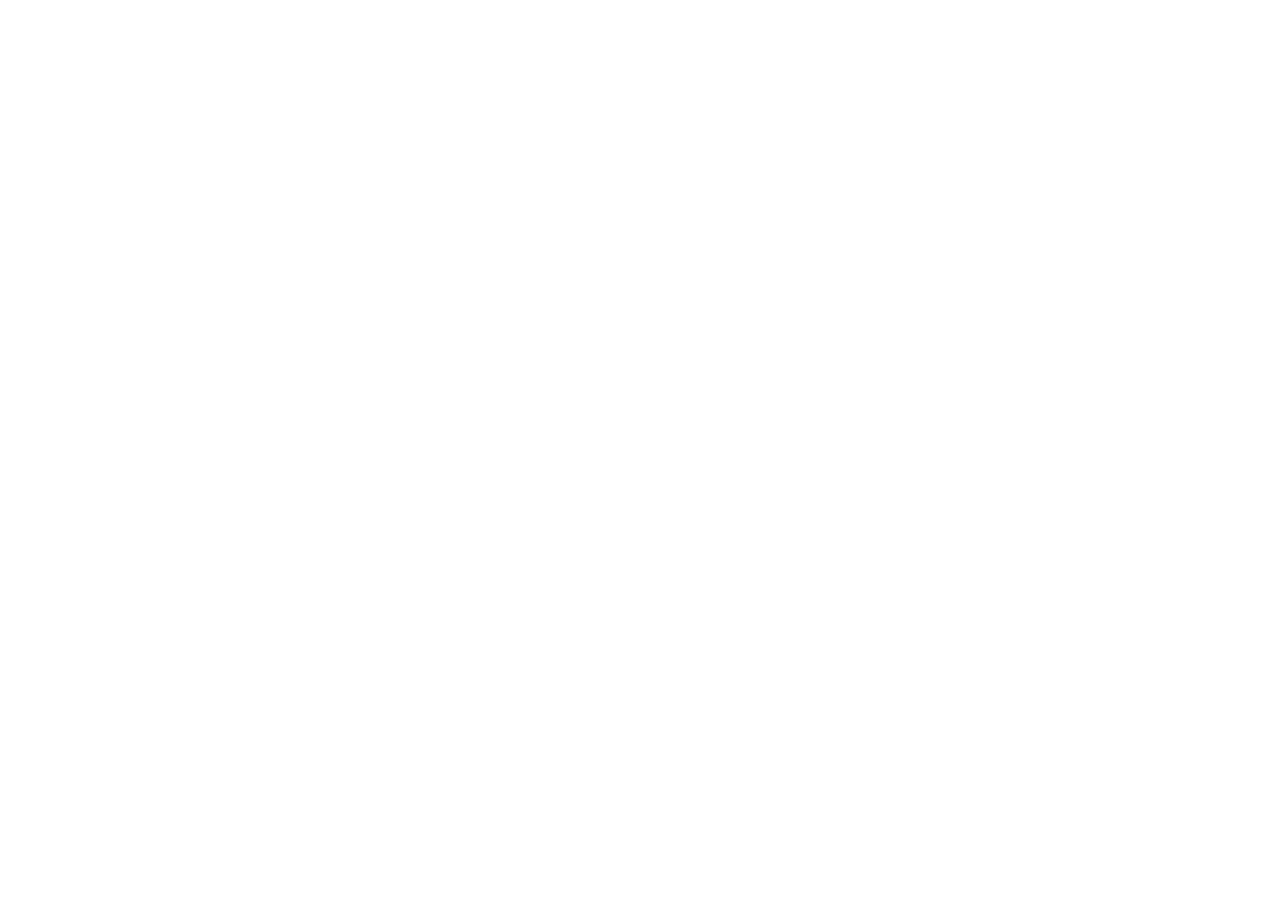
==== index.html @ dd8fda33 "maken van subpagina's + begin van het aanmaken navigation" ====
<!DOCTYPE html>
<html lang="en">
	<head>
		<meta charset="UTF-8" />
		<meta name="viewport" content="width=device-width, initial-scale=1.0" />
		<title>Thomas A. Anderson</title>
		<link rel="stylesheet" href="style.css" />
	</head>
	<body>
		<div class="wrapper">
			<div class="navigation">
				<div class="logo"></div>
			</div>
		</div>
	</body>
</html>
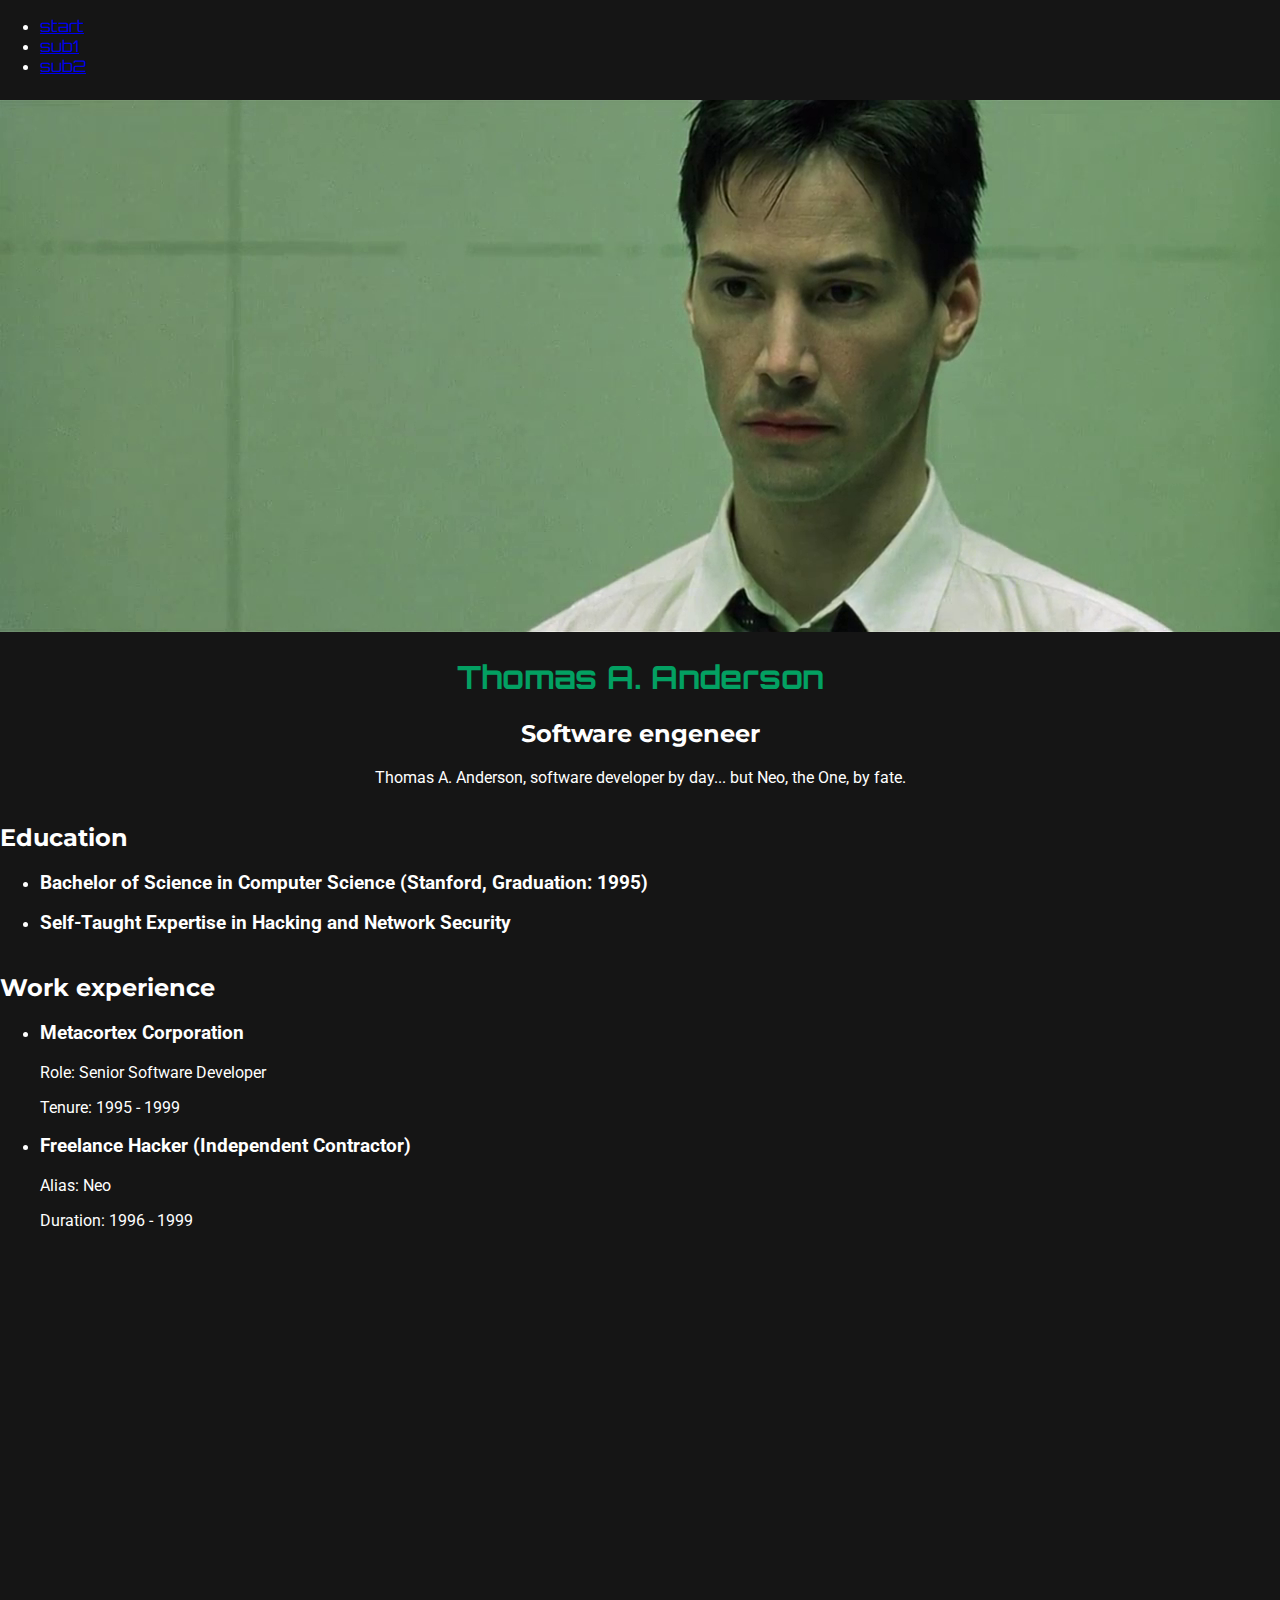
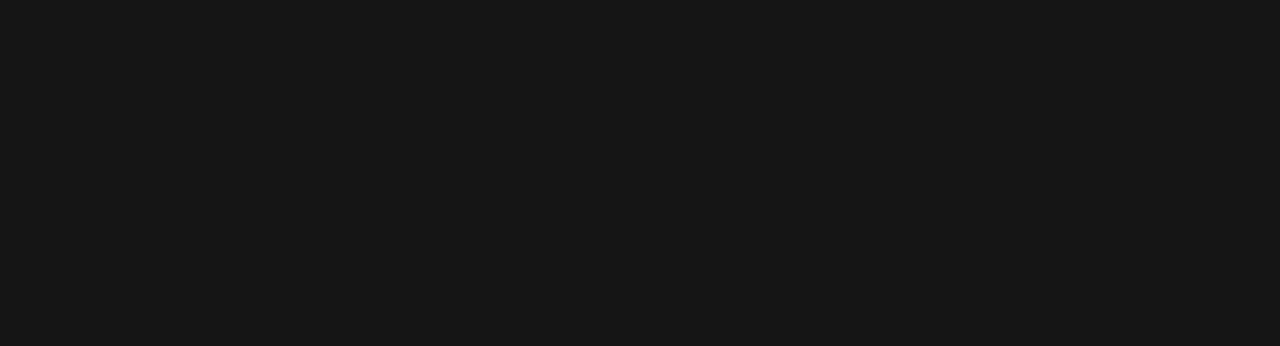
==== commit 700fd592: "text van pagina 1 invoegen + begin van css opmaak" ====
--- a/index.html
+++ b/index.html
@@ -8,8 +8,53 @@
 	</head>
 	<body>
 		<div class="wrapper">
-			<div class="navigation">
+			<nav>
 				<div class="logo"></div>
+
+				<ul>
+					<li><a href="index.html">start</a></li>
+					<li><a href="inMatrix.html">sub1</a></li>
+					<li><a href="outMatrix.html">sub2</a></li>
+				</ul>
+			</nav>
+			<div class="hero"><img src="images/matrix-t-anderson.png" alt="" /></div>
+			<div class="intro">
+				<h1>Thomas A. Anderson</h1>
+				<h2>Software engeneer</h2>
+				<p>
+					Thomas A. Anderson, software developer by day... but Neo, the One, by
+					fate.
+				</p>
+			</div>
+
+			<div class="studies">
+				<h2>Education</h2>
+				<ul>
+					<li>
+						<h3>
+							Bachelor of Science in Computer Science (Stanford, Graduation:
+							1995)
+						</h3>
+					</li>
+					<p></p>
+					<li>
+						<h3>Self-Taught Expertise in Hacking and Network Security</h3>
+					</li>
+					<p></p>
+				</ul>
+			</div>
+
+			<div class="work">
+				<h2>Work experience</h2>
+				<ul>
+					<li><h3>Metacortex Corporation</h3></li>
+					<p>Role: Senior Software Developer</p>
+					<p>Tenure: 1995 - 1999</p>
+
+					<li><h3>Freelance Hacker (Independent Contractor)</h3></li>
+					<p>Alias: Neo</p>
+					<p>Duration: 1996 - 1999</p>
+				</ul>
 			</div>
 		</div>
 	</body>
--- a/style.css
+++ b/style.css
@@ -0,0 +1,59 @@
+@import url("https://fonts.googleapis.com/css2?family=Montserrat&family=Orbitron:wght@600&family=Roboto&display=swap");
+
+body {
+	margin: 0;
+	color: #fff;
+	font-family: orbitron, sans-serif;
+	background-color: #151515;
+}
+
+h1 {
+	color: #03a062;
+}
+
+h2 {
+	font-family: Montserrat, sans-serif;
+}
+
+h3,
+p {
+	font-family: Roboto, sans-serif;
+}
+
+.wrapper {
+	display: grid;
+	grid-template-columns: repeat(12, 1fr);
+	grid-template-rows: repeat(12, minmax(100px, auto));
+	position: relative;
+}
+
+nav {
+	grid-column: 1/13;
+}
+
+.intro {
+	grid-column: 1/13;
+	align-self: center;
+
+	/* for the mobile first layout */
+	text-align: center;
+}
+
+.hero {
+	grid-column: 1/13;
+	align-self: center;
+}
+.intro img {
+	width: 100%;
+}
+
+.studies {
+	grid-column: 1/13;
+}
+
+.work {
+	grid-column: 1/13;
+}
+
+@media (min-width: 480px) {
+}
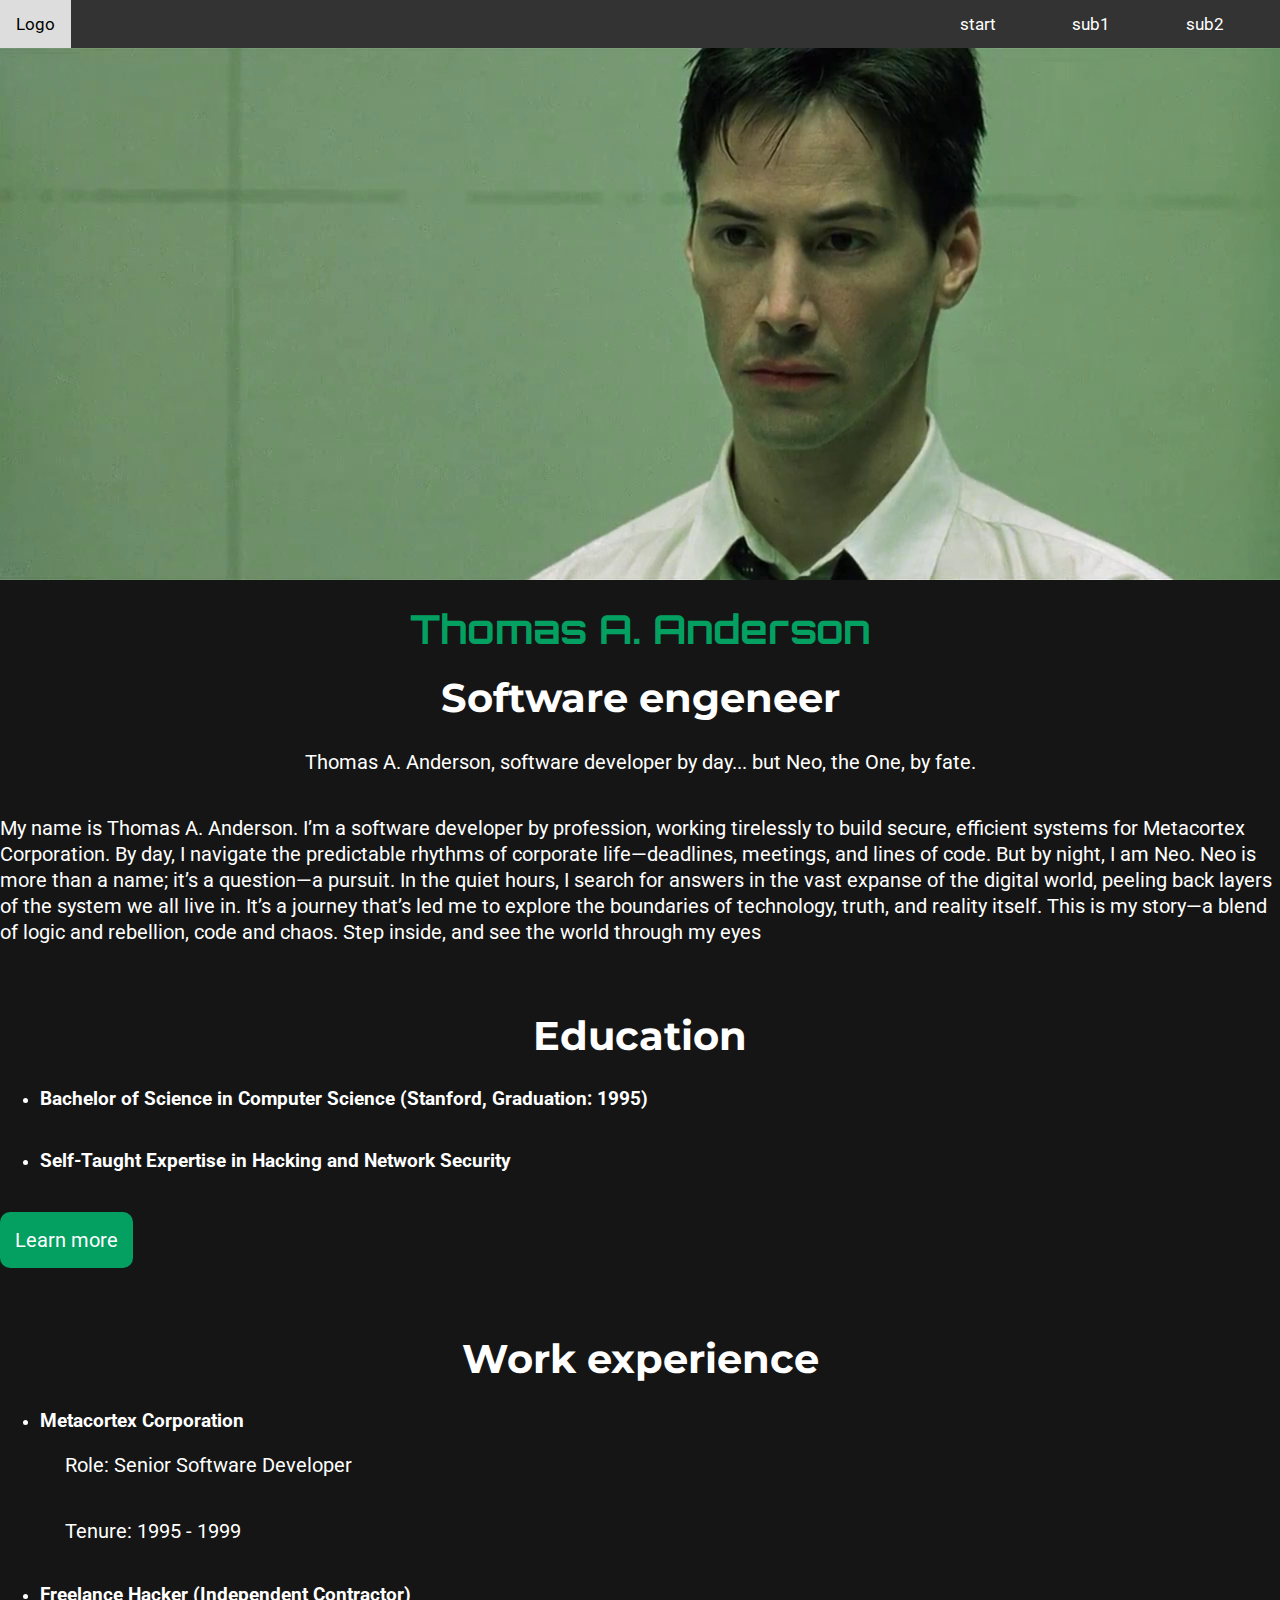
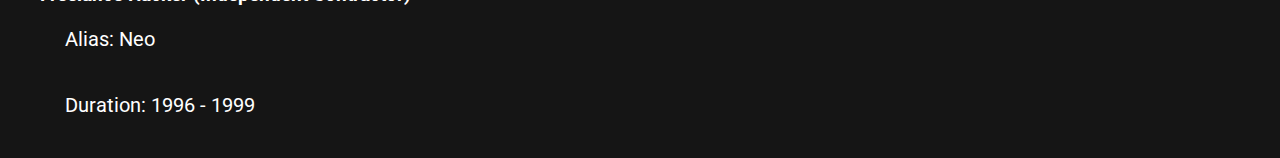
==== commit 79c1bf04: "toevoegen  van een hamburger menu + veranderen van grid naar flexbox" ====
--- a/index.html
+++ b/index.html
@@ -5,25 +5,61 @@
 		<meta name="viewport" content="width=device-width, initial-scale=1.0" />
 		<title>Thomas A. Anderson</title>
 		<link rel="stylesheet" href="style.css" />
+		<link
+			rel="stylesheet"
+			href="https://cdnjs.cloudflare.com/ajax/libs/font-awesome/4.7.0/css/font-awesome.min.css"
+		/>
 	</head>
 	<body>
+		<!-- Top Navigation Menu -->
+		<div class="topnav">
+			<a href="#home" class="active">Logo</a>
+			<div id="myLinks">
+				<a href="index.html">start</a>
+				<a href="inMatrix.html">sub1</a>
+				<a href="outMatrix.html">sub2</a>
+			</div>
+			<a href="javascript:void(0);" class="icon" onclick="myFunction()">
+				<i class="fa fa-bars"></i>
+			</a>
+		</div>
+
+		<script>
+			function myFunction() {
+				var x = document.getElementById("myLinks");
+				if (x.style.display === "block") {
+					x.style.display = "none";
+				} else {
+					x.style.display = "block";
+				}
+			}
+		</script>
+
 		<div class="wrapper">
-			<nav>
-				<div class="logo"></div>
-
-				<ul>
-					<li><a href="index.html">start</a></li>
-					<li><a href="inMatrix.html">sub1</a></li>
-					<li><a href="outMatrix.html">sub2</a></li>
-				</ul>
-			</nav>
-			<div class="hero"><img src="images/matrix-t-anderson.png" alt="" /></div>
+			<div class="hero">
+				<img
+					src="images/matrix-t-anderson.png"
+					alt="headshot-of-thomas-A-Anderson"
+				/>
+			</div>
 			<div class="intro">
 				<h1>Thomas A. Anderson</h1>
 				<h2>Software engeneer</h2>
 				<p>
 					Thomas A. Anderson, software developer by day... but Neo, the One, by
 					fate.
+				</p>
+				<p class="self-introduction">
+					My name is Thomas A. Anderson. I’m a software developer by profession,
+					working tirelessly to build secure, efficient systems for Metacortex
+					Corporation. By day, I navigate the predictable rhythms of corporate
+					life—deadlines, meetings, and lines of code. But by night, I am Neo.
+					Neo is more than a name; it’s a question—a pursuit. In the quiet
+					hours, I search for answers in the vast expanse of the digital world,
+					peeling back layers of the system we all live in. It’s a journey
+					that’s led me to explore the boundaries of technology, truth, and
+					reality itself. This is my story—a blend of logic and rebellion, code
+					and chaos. Step inside, and see the world through my eyes
 				</p>
 			</div>
 
@@ -42,6 +78,7 @@
 					</li>
 					<p></p>
 				</ul>
+				<a href="#" class="more">Learn more</a>
 			</div>
 
 			<div class="work">
--- a/style.css
+++ b/style.css
@@ -1,4 +1,42 @@
 @import url("https://fonts.googleapis.com/css2?family=Montserrat&family=Orbitron:wght@600&family=Roboto&display=swap");
+
+/* toevoegen van een hamburger menu */
+.topnav {
+	overflow: hidden;
+	background-color: #333;
+	position: sticky;
+}
+
+.topnav #myLinks {
+	display: none;
+}
+
+.topnav a {
+	color: white;
+	padding: 14px 16px;
+	text-decoration: none;
+	font-size: 17px;
+	display: block;
+}
+
+.topnav a.icon {
+	background: black;
+	display: block;
+	position: absolute;
+	right: 0;
+	top: 0;
+}
+
+.topnav a:hover {
+	background-color: #ddd;
+	color: black;
+}
+
+.active {
+	background-color: #03a062;
+	color: white;
+}
+/* toevoegen van een hamburger menu (	 END 	)*/
 
 body {
 	margin: 0;
@@ -13,47 +51,94 @@
 
 h2 {
 	font-family: Montserrat, sans-serif;
+
+	/* for the mobile version */
+	text-align: center;
+}
+
+h1,
+h2 {
+	font-size: 40px;
+	line-height: 36px;
 }
 
 h3,
-p {
+p,
+a {
 	font-family: Roboto, sans-serif;
 }
 
 .wrapper {
-	display: grid;
+	display: flex;
+	flex-direction: column;
 	grid-template-columns: repeat(12, 1fr);
 	grid-template-rows: repeat(12, minmax(100px, auto));
 	position: relative;
 }
 
-nav {
-	grid-column: 1/13;
-}
-
 .intro {
-	grid-column: 1/13;
 	align-self: center;
 
 	/* for the mobile first layout */
 	text-align: center;
 }
 
+.self-introduction {
+	text-align: left;
+}
+
 .hero {
-	grid-column: 1/13;
 	align-self: center;
 }
-.intro img {
+
+img {
 	width: 100%;
+	height: auto;
 }
 
-.studies {
-	grid-column: 1/13;
+.work p {
+	margin-left: 25px;
 }
 
-.work {
-	grid-column: 1/13;
+p,
+.wrapper a {
+	font-size: 20px;
+	line-height: 26px;
+	margin-bottom: 40px;
+}
+
+.wrapper a {
+	color: white;
+	background-color: #03a062;
+	padding: 15px;
+	/* border: 1px solid #1e403b; */
+	border-radius: 10px;
+	text-decoration: none;
+	display: block;
+	text-align: center;
+}
+.wrapper a:hover {
+	background-color: #138658;
+	padding: 18px;
 }
 
 @media (min-width: 480px) {
+	.topnav a {
+		display: inline-block;
+		margin-right: 40px;
+	}
+
+	.topnav #myLinks {
+		display: inline-block !important;
+		float: right;
+	}
+
+	.topnav a.icon {
+		display: none;
+	}
+
+	.wrapper a {
+		display: inline-block;
+		margin: calc(50%-36px), 0;
+	}
 }
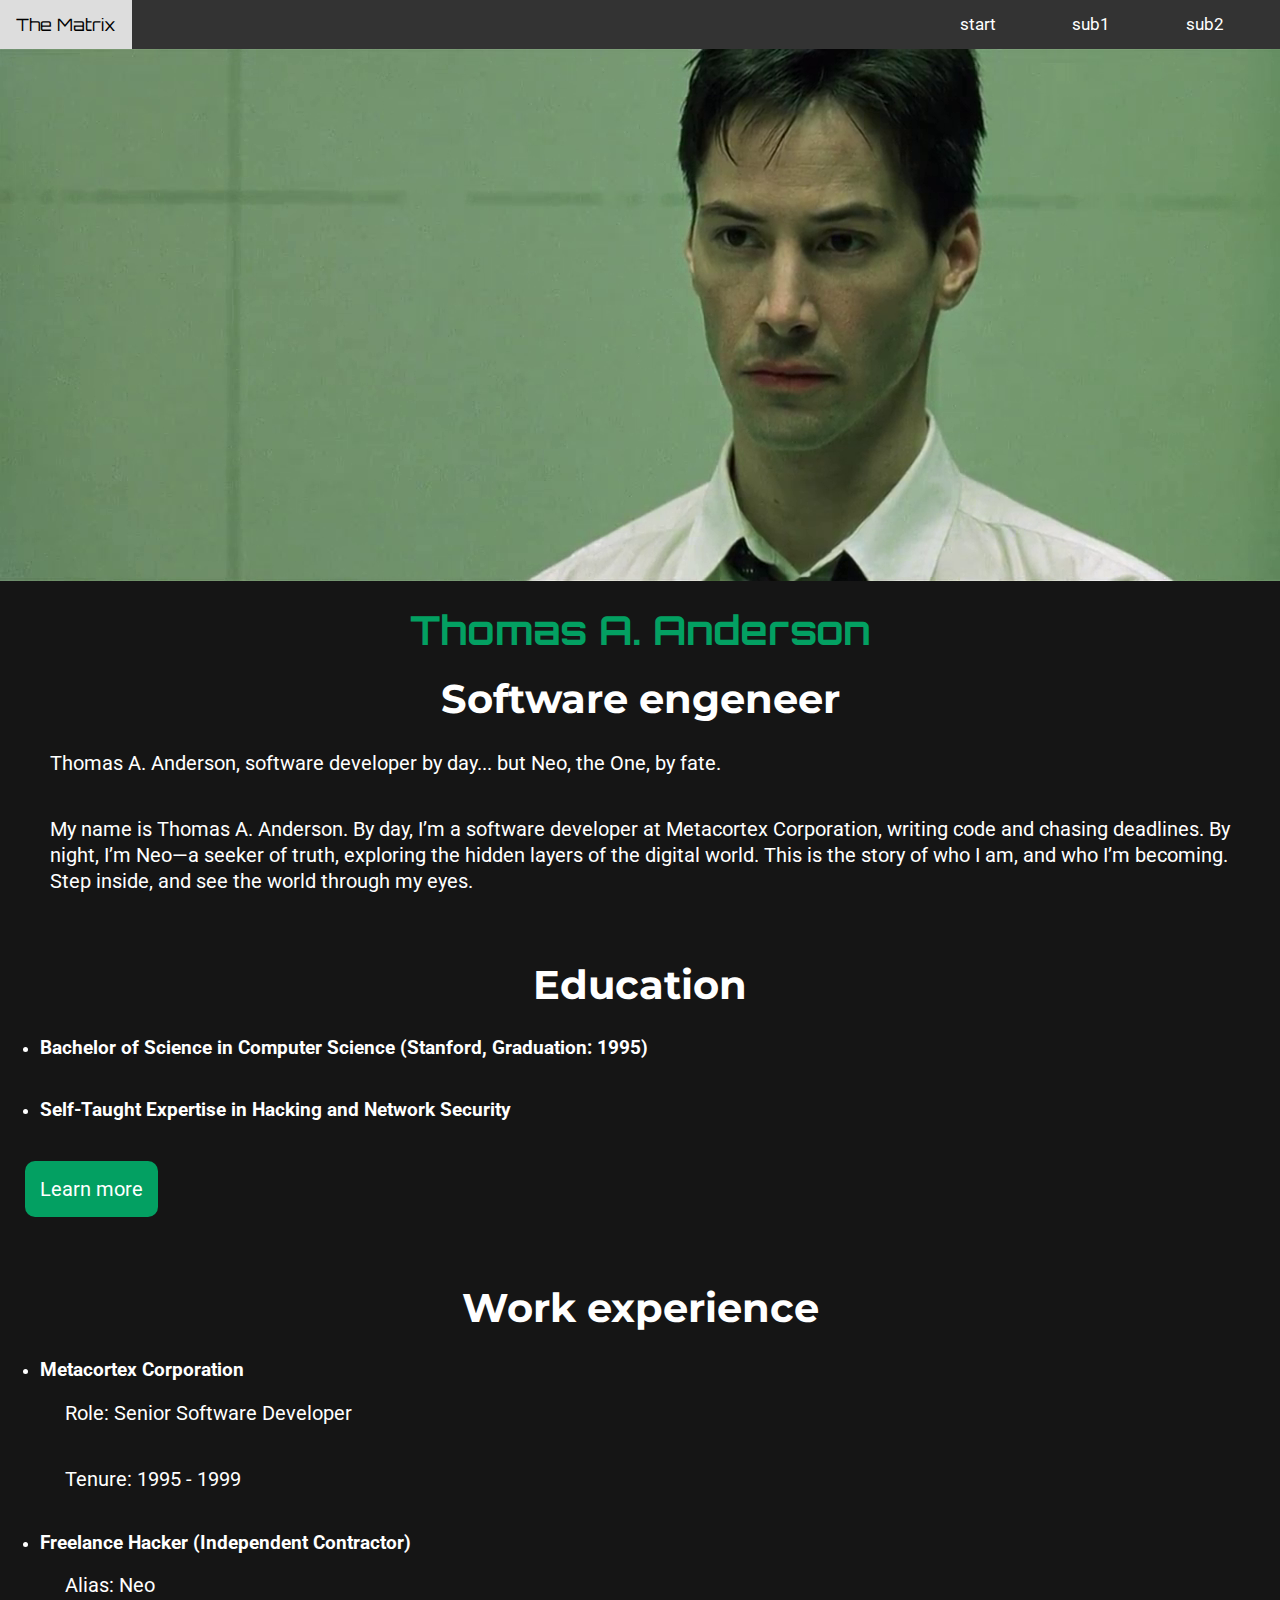
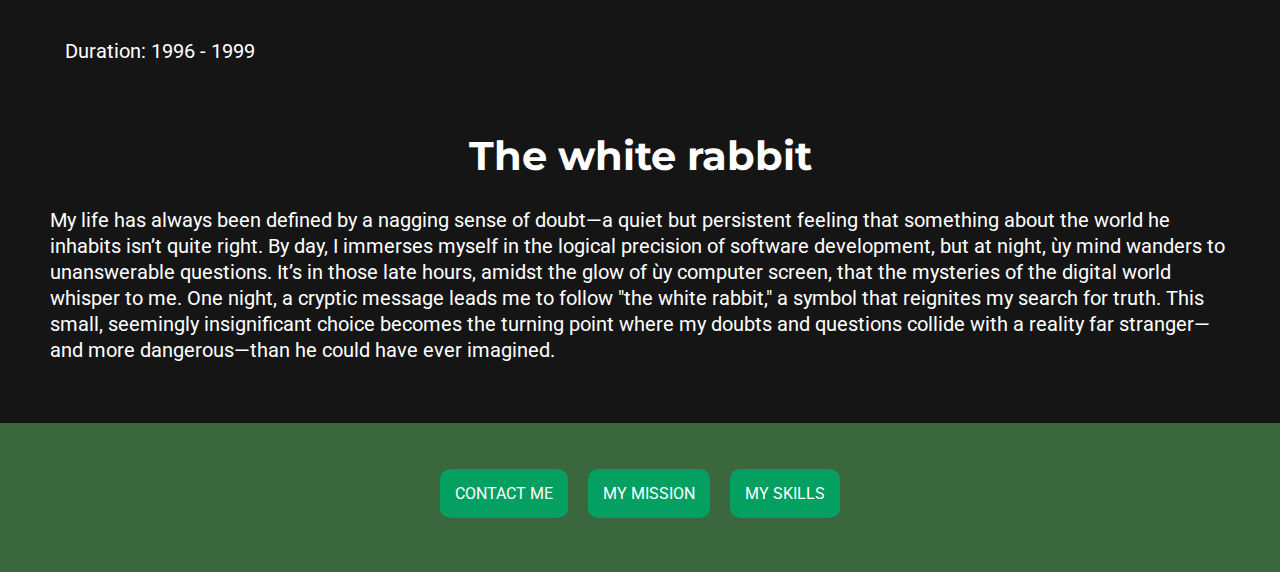
==== commit 089f3185: "added images + refined hover animations + added external link to the matrix IMDB page + added genera" ====
--- a/index.html
+++ b/index.html
@@ -13,7 +13,12 @@
 	<body>
 		<!-- Top Navigation Menu -->
 		<div class="topnav">
-			<a href="#home" class="active">Logo</a>
+			<a
+				href="https://www.imdb.com/title/tt0133093/"
+				class="active"
+				target="_blank"
+				>The Matrix</a
+			>
 			<div id="myLinks">
 				<a href="index.html">start</a>
 				<a href="inMatrix.html">sub1</a>
@@ -50,16 +55,11 @@
 					fate.
 				</p>
 				<p class="self-introduction">
-					My name is Thomas A. Anderson. I’m a software developer by profession,
-					working tirelessly to build secure, efficient systems for Metacortex
-					Corporation. By day, I navigate the predictable rhythms of corporate
-					life—deadlines, meetings, and lines of code. But by night, I am Neo.
-					Neo is more than a name; it’s a question—a pursuit. In the quiet
-					hours, I search for answers in the vast expanse of the digital world,
-					peeling back layers of the system we all live in. It’s a journey
-					that’s led me to explore the boundaries of technology, truth, and
-					reality itself. This is my story—a blend of logic and rebellion, code
-					and chaos. Step inside, and see the world through my eyes
+					My name is Thomas A. Anderson. By day, I’m a software developer at
+					Metacortex Corporation, writing code and chasing deadlines. By night,
+					I’m Neo—a seeker of truth, exploring the hidden layers of the digital
+					world. This is the story of who I am, and who I’m becoming. Step
+					inside, and see the world through my eyes.
 				</p>
 			</div>
 
@@ -93,6 +93,32 @@
 					<p>Duration: 1996 - 1999</p>
 				</ul>
 			</div>
+			<div class="text">
+				<h2>The white rabbit</h2>
+				<p>
+					My life has always been defined by a nagging sense of doubt—a quiet
+					but persistent feeling that something about the world he inhabits
+					isn’t quite right. By day, I immerses myself in the logical precision
+					of software development, but at night, ùy mind wanders to unanswerable
+					questions. It’s in those late hours, amidst the glow of ùy computer
+					screen, that the mysteries of the digital world whisper to me. One
+					night, a cryptic message leads me to follow "the white rabbit," a
+					symbol that reignites my search for truth. This small, seemingly
+					insignificant choice becomes the turning point where my doubts and
+					questions collide with a reality far stranger—and more dangerous—than
+					he could have ever imagined.
+				</p>
+			</div>
 		</div>
+		<footer>
+			<!-- <h2>Contact</h2> -->
+			<div class="center">
+				<div class="flex">
+					<a class="contact" href="#">CONTACT ME</a>
+					<a class="mission" href="#">MY MISSION</a>
+					<a class="skills" href="#">MY SKILLS</a>
+				</div>
+			</div>
+		</footer>
 	</body>
 </html>
--- a/style.css
+++ b/style.css
@@ -35,6 +35,7 @@
 .active {
 	background-color: #03a062;
 	color: white;
+	font-family: orbitron, sans-serif;
 }
 /* toevoegen van een hamburger menu (	 END 	)*/
 
@@ -83,7 +84,9 @@
 	text-align: center;
 }
 
-.self-introduction {
+p {
+	font-size: 14px;
+	margin: 0 50px;
 	text-align: left;
 }
 
@@ -117,9 +120,46 @@
 	display: block;
 	text-align: center;
 }
+
 .wrapper a:hover {
 	background-color: #138658;
 	padding: 18px;
+}
+footer {
+	padding-top: 46px;
+	margin-top: 20px;
+	background-color: #3b673f;
+	padding-bottom: 34px;
+}
+
+footer a {
+	color: white;
+	background-color: #03a062;
+	padding: 15px;
+	/* border: 1px solid #1e403b; */
+	border-radius: 10px;
+	text-decoration: none;
+	display: block;
+	text-align: center;
+	margin-bottom: 20px;
+	transform: translateY(0);
+}
+
+footer a:hover {
+	background-color: #138658;
+	transform: translateY(-5px);
+	transition: 0.5s;
+	animation-timing-function: ease-out;
+}
+
+.center {
+	display: flex;
+	justify-content: space-around;
+}
+
+.flex {
+	display: flex;
+	gap: 20px;
 }
 
 @media (min-width: 480px) {
@@ -139,6 +179,13 @@
 
 	.wrapper a {
 		display: inline-block;
-		margin: calc(50%-36px), 0;
+	}
+	.more {
+		margin-left: 25px;
+	}
+
+	footer a {
+		display: inline-block;
+		margin-left: calc(33.33333% -130px);
 	}
 }
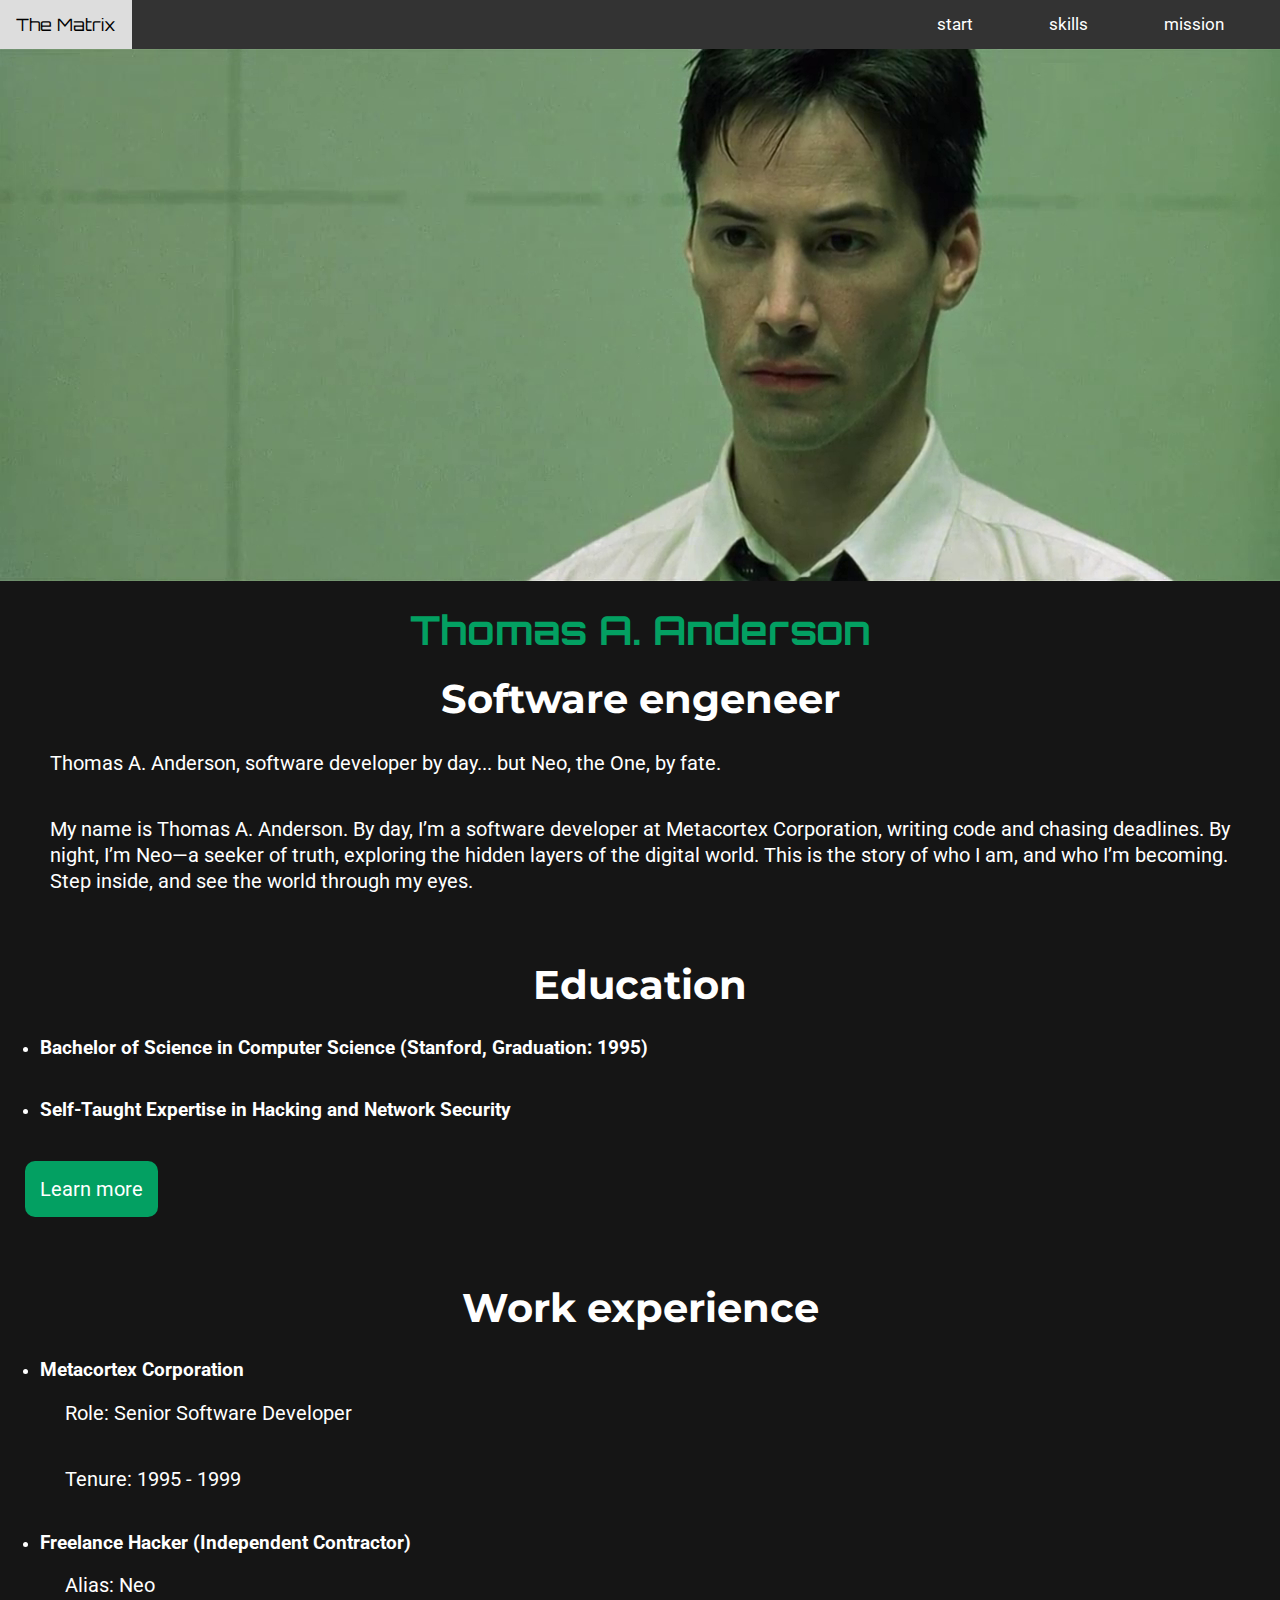
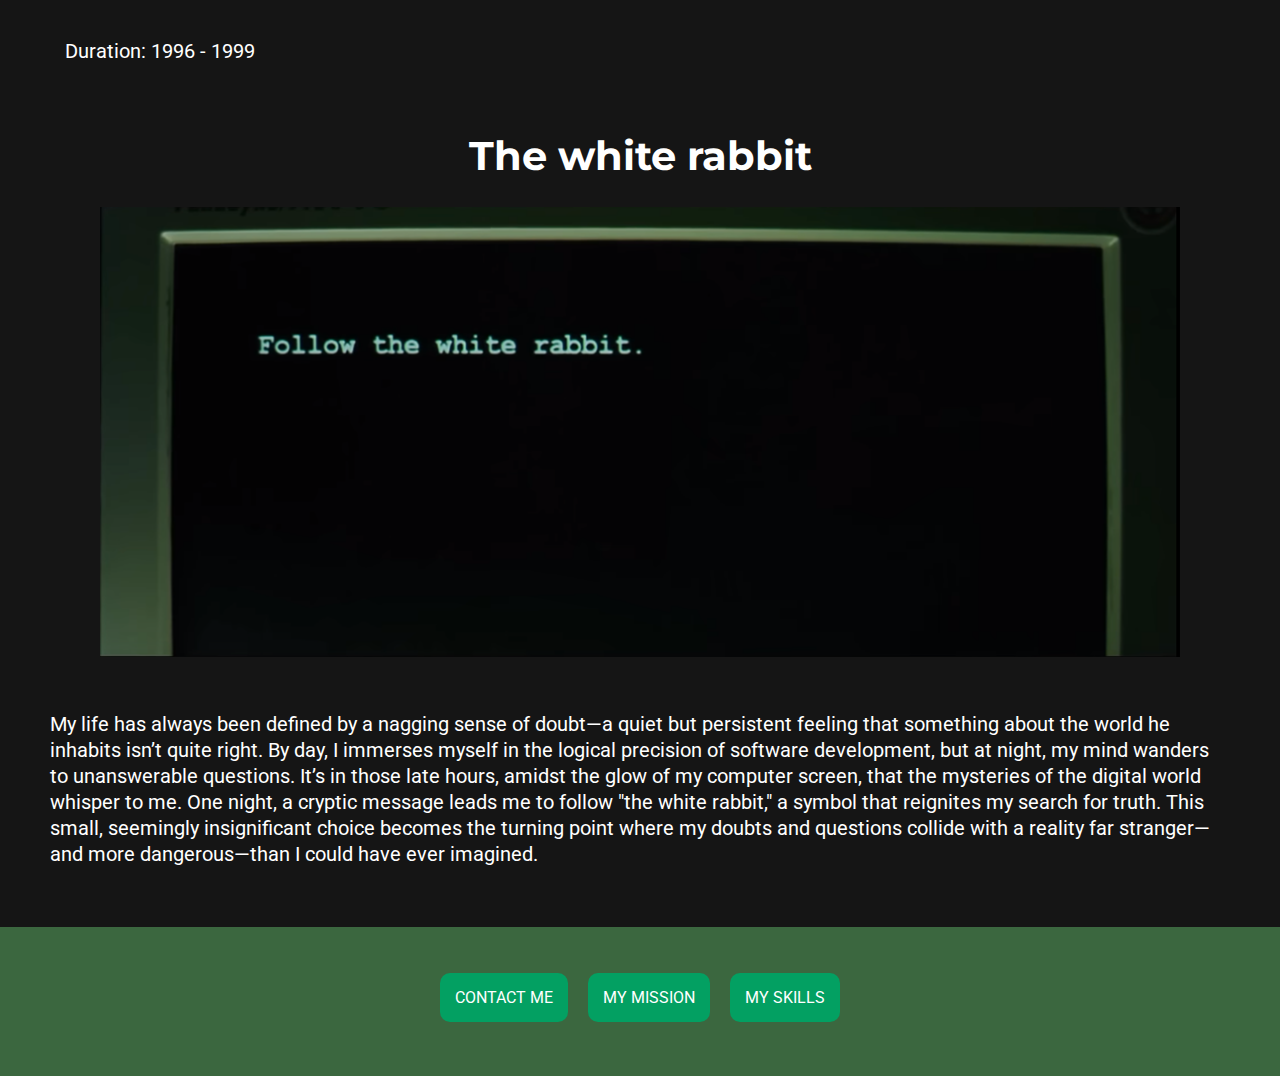
==== commit 68fb618e: "dupliceren van homepage + toevoegen van beelden" ====
--- a/index.html
+++ b/index.html
@@ -21,8 +21,8 @@
 			>
 			<div id="myLinks">
 				<a href="index.html">start</a>
-				<a href="inMatrix.html">sub1</a>
-				<a href="outMatrix.html">sub2</a>
+				<a href="inMatrix.html">skills</a>
+				<a href="outMatrix.html">mission</a>
 			</div>
 			<a href="javascript:void(0);" class="icon" onclick="myFunction()">
 				<i class="fa fa-bars"></i>
@@ -95,18 +95,21 @@
 			</div>
 			<div class="text">
 				<h2>The white rabbit</h2>
+				<div class="white-rabbit">
+					<img src="images/white-rabbit-cropped.png" alt="" />
+				</div>
 				<p>
 					My life has always been defined by a nagging sense of doubt—a quiet
 					but persistent feeling that something about the world he inhabits
 					isn’t quite right. By day, I immerses myself in the logical precision
-					of software development, but at night, ùy mind wanders to unanswerable
-					questions. It’s in those late hours, amidst the glow of ùy computer
+					of software development, but at night, my mind wanders to unanswerable
+					questions. It’s in those late hours, amidst the glow of my computer
 					screen, that the mysteries of the digital world whisper to me. One
 					night, a cryptic message leads me to follow "the white rabbit," a
 					symbol that reignites my search for truth. This small, seemingly
 					insignificant choice becomes the turning point where my doubts and
 					questions collide with a reality far stranger—and more dangerous—than
-					he could have ever imagined.
+					I could have ever imagined.
 				</p>
 			</div>
 		</div>
--- a/style.css
+++ b/style.css
@@ -110,6 +110,14 @@
 	margin-bottom: 40px;
 }
 
+.text p {
+	margin-top: 50px;
+}
+
+.white-rabbit {
+	padding: 0;
+}
+
 .wrapper a {
 	color: white;
 	background-color: #03a062;
@@ -184,6 +192,10 @@
 		margin-left: 25px;
 	}
 
+	.white-rabbit {
+		padding: 0 100px;
+	}
+
 	footer a {
 		display: inline-block;
 		margin-left: calc(33.33333% -130px);
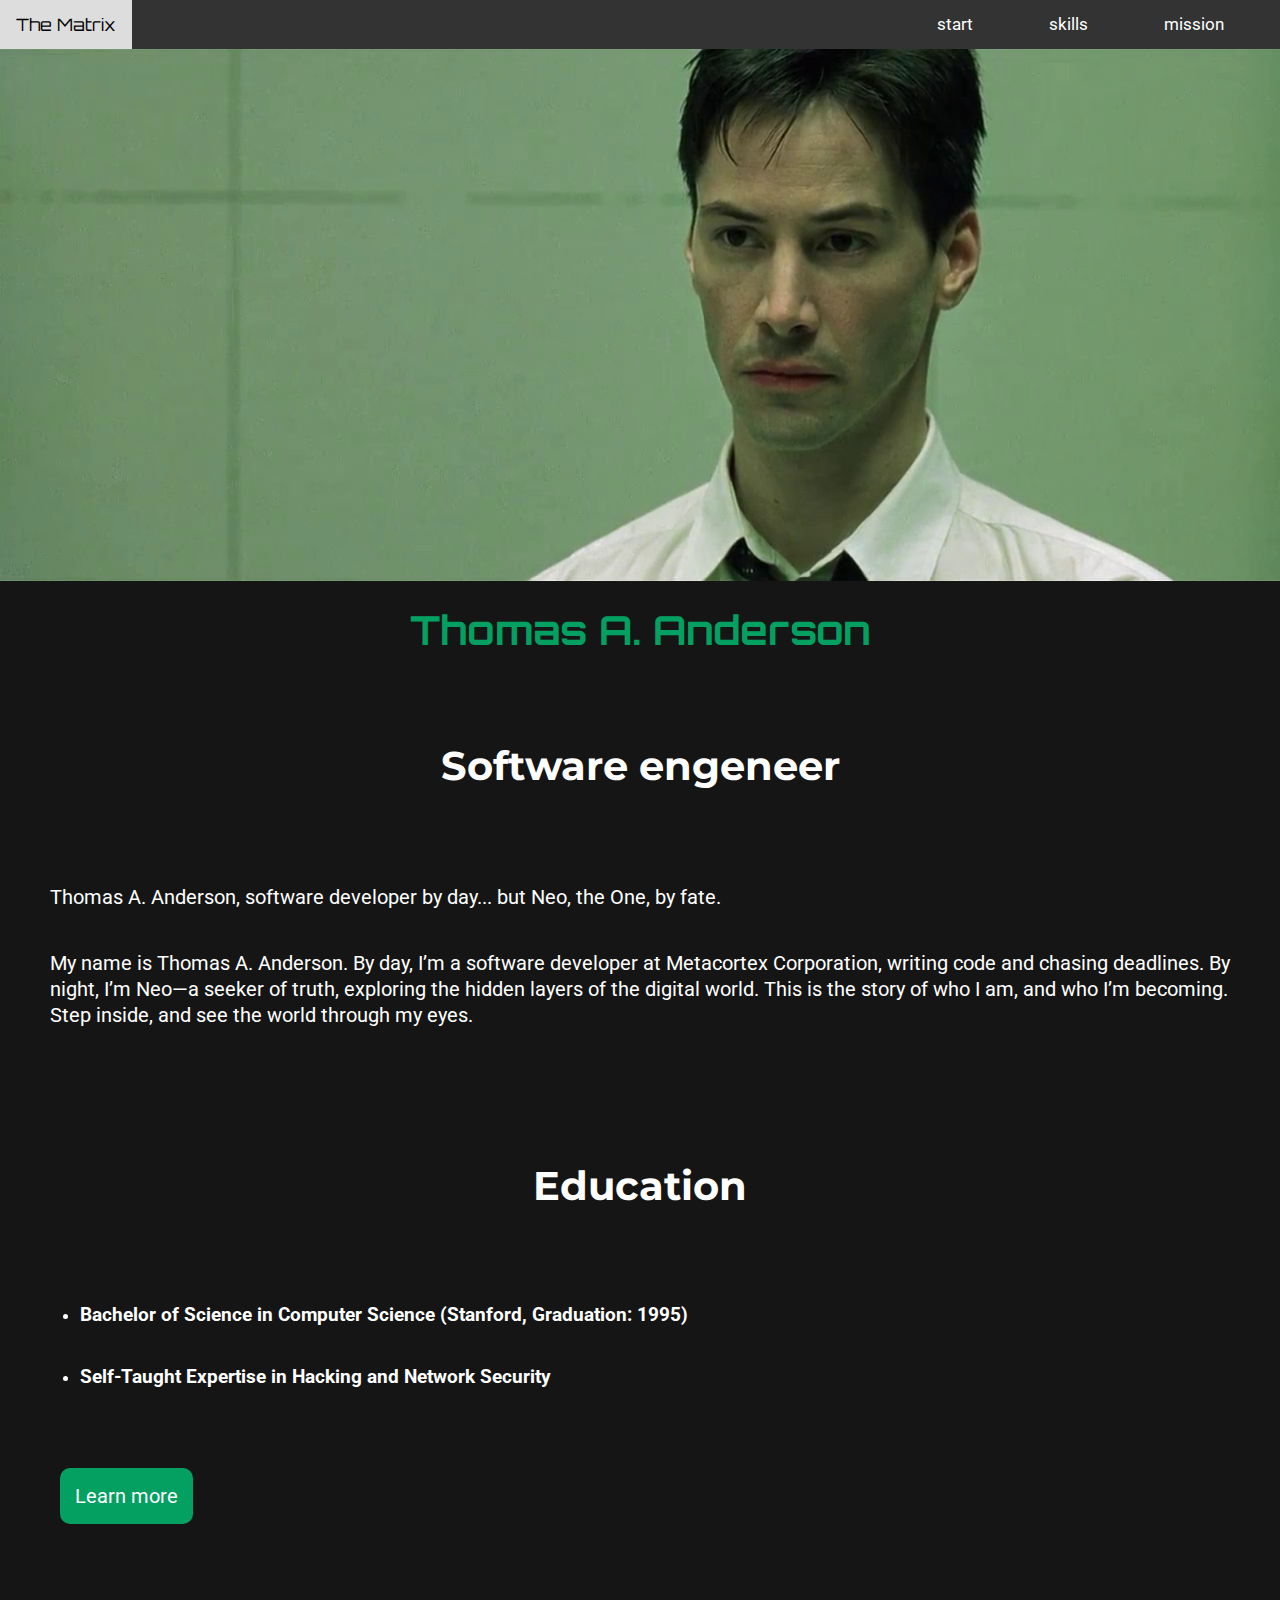
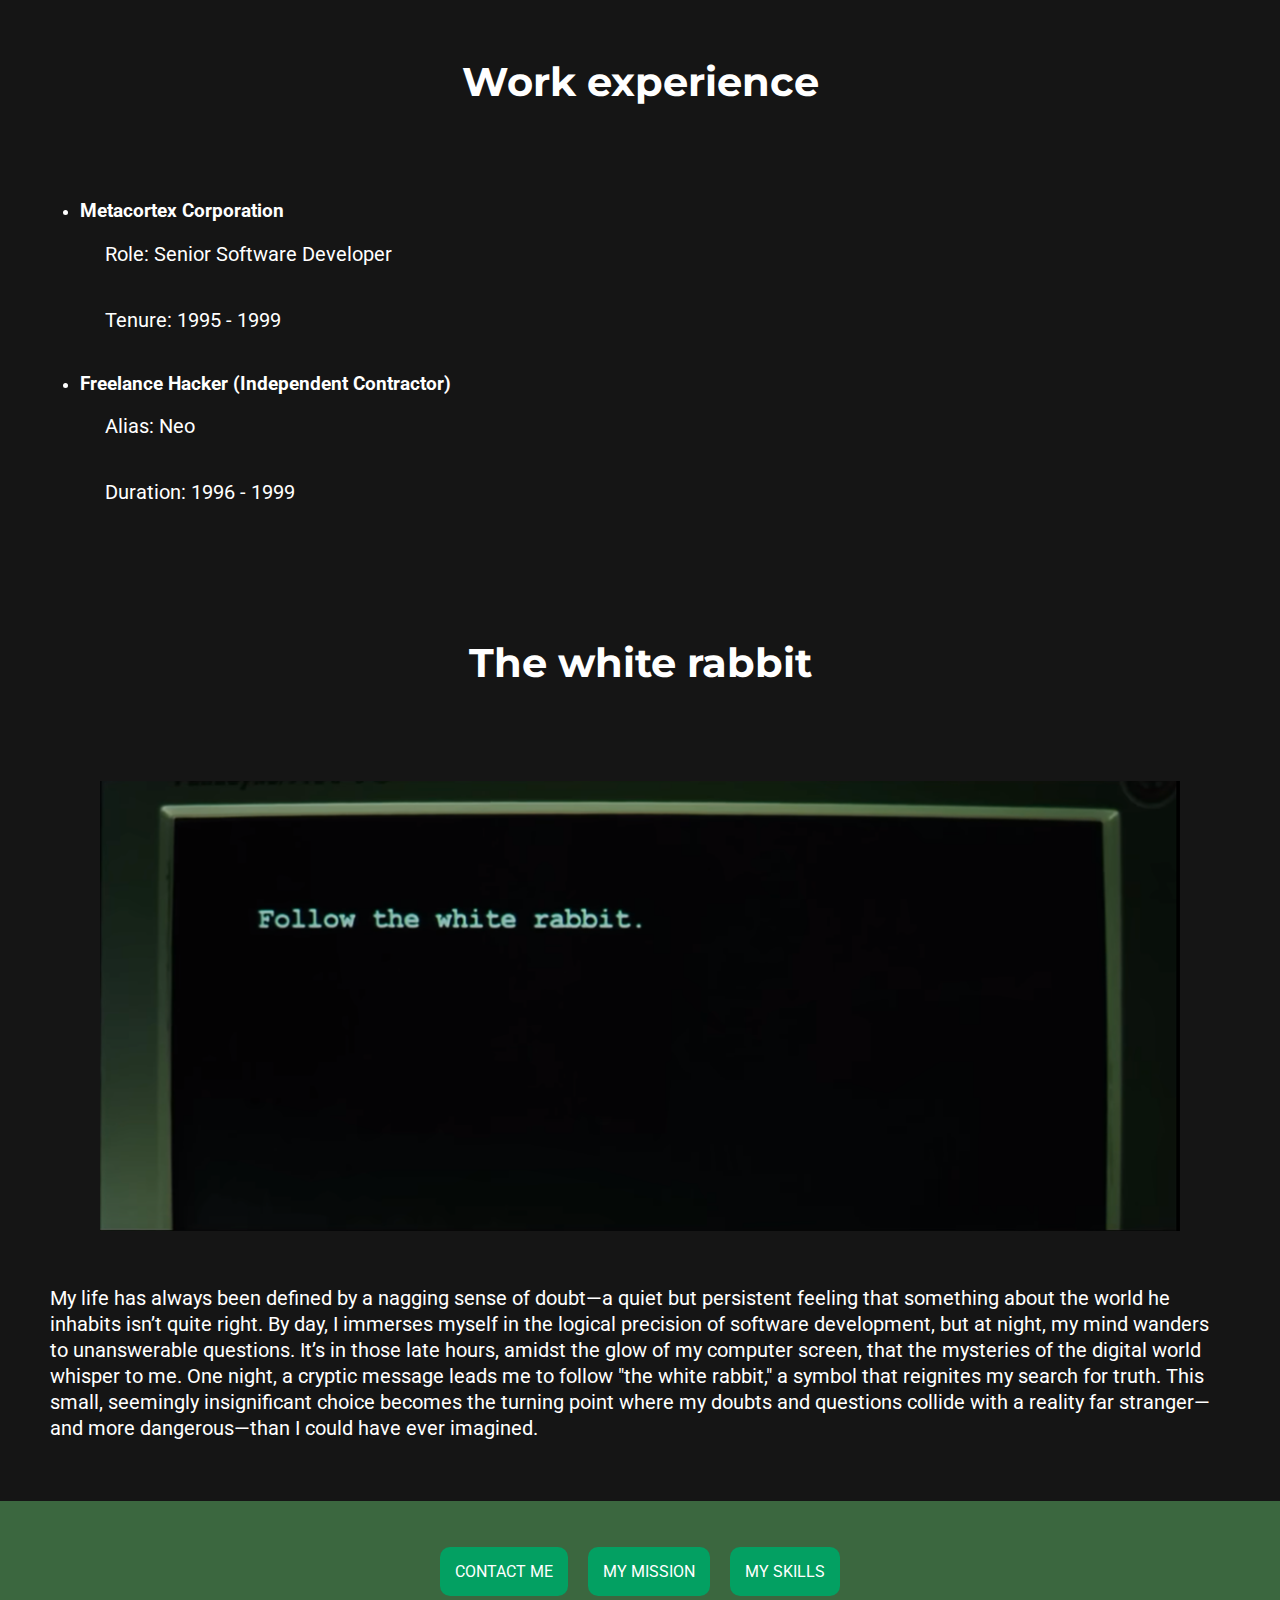
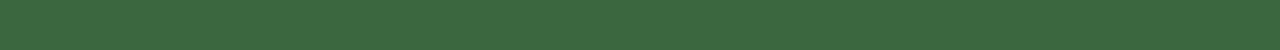
==== commit dfbe27aa: "+beelden +opmaak skills page +css skills page" ====
--- a/index.html
+++ b/index.html
@@ -65,33 +65,38 @@
 
 			<div class="studies">
 				<h2>Education</h2>
-				<ul>
-					<li>
-						<h3>
-							Bachelor of Science in Computer Science (Stanford, Graduation:
-							1995)
-						</h3>
-					</li>
-					<p></p>
-					<li>
-						<h3>Self-Taught Expertise in Hacking and Network Security</h3>
-					</li>
-					<p></p>
-				</ul>
-				<a href="#" class="more">Learn more</a>
+
+				<div class="lists">
+					<ul>
+						<li>
+							<h3>
+								Bachelor of Science in Computer Science (Stanford, Graduation:
+								1995)
+							</h3>
+						</li>
+						<p></p>
+						<li>
+							<h3>Self-Taught Expertise in Hacking and Network Security</h3>
+						</li>
+						<p></p>
+					</ul>
+				</div>
+				<a href="inMatrix.html" class="more">Learn more</a>
 			</div>
 
 			<div class="work">
 				<h2>Work experience</h2>
-				<ul>
-					<li><h3>Metacortex Corporation</h3></li>
-					<p>Role: Senior Software Developer</p>
-					<p>Tenure: 1995 - 1999</p>
+				<div class="lists">
+					<ul>
+						<li><h3>Metacortex Corporation</h3></li>
+						<p>Role: Senior Software Developer</p>
+						<p>Tenure: 1995 - 1999</p>
 
-					<li><h3>Freelance Hacker (Independent Contractor)</h3></li>
-					<p>Alias: Neo</p>
-					<p>Duration: 1996 - 1999</p>
-				</ul>
+						<li><h3>Freelance Hacker (Independent Contractor)</h3></li>
+						<p>Alias: Neo</p>
+						<p>Duration: 1996 - 1999</p>
+					</ul>
+				</div>
 			</div>
 			<div class="text">
 				<h2>The white rabbit</h2>
--- a/style.css
+++ b/style.css
@@ -55,6 +55,7 @@
 
 	/* for the mobile version */
 	text-align: center;
+	margin: 50px 0;
 }
 
 h1,
@@ -127,12 +128,28 @@
 	text-decoration: none;
 	display: block;
 	text-align: center;
+	margin-top: 80px;
 }
 
 .wrapper a:hover {
 	background-color: #138658;
-	padding: 18px;
-}
+	padding: 15px;
+}
+
+.studies h3 {
+	text-align: center;
+}
+
+.powers {
+	display: flex;
+	flex-wrap: wrap;
+	justify-content: space-between;
+}
+
+.powers h3 {
+	text-align: center;
+}
+
 footer {
 	padding-top: 46px;
 	margin-top: 20px;
@@ -171,6 +188,14 @@
 }
 
 @media (min-width: 480px) {
+	.lists {
+		margin-left: 40px;
+	}
+
+	h2 {
+		margin: 100px 0;
+	}
+
 	.topnav a {
 		display: inline-block;
 		margin-right: 40px;
@@ -187,9 +212,20 @@
 
 	.wrapper a {
 		display: inline-block;
-	}
+		margin-left: 60px;
+		margin-top: 40px;
+	}
+
+	.studies h3 {
+		text-align: left;
+	}
+
 	.more {
 		margin-left: 25px;
+	}
+
+	.powers {
+		width: 48%;
 	}
 
 	.white-rabbit {
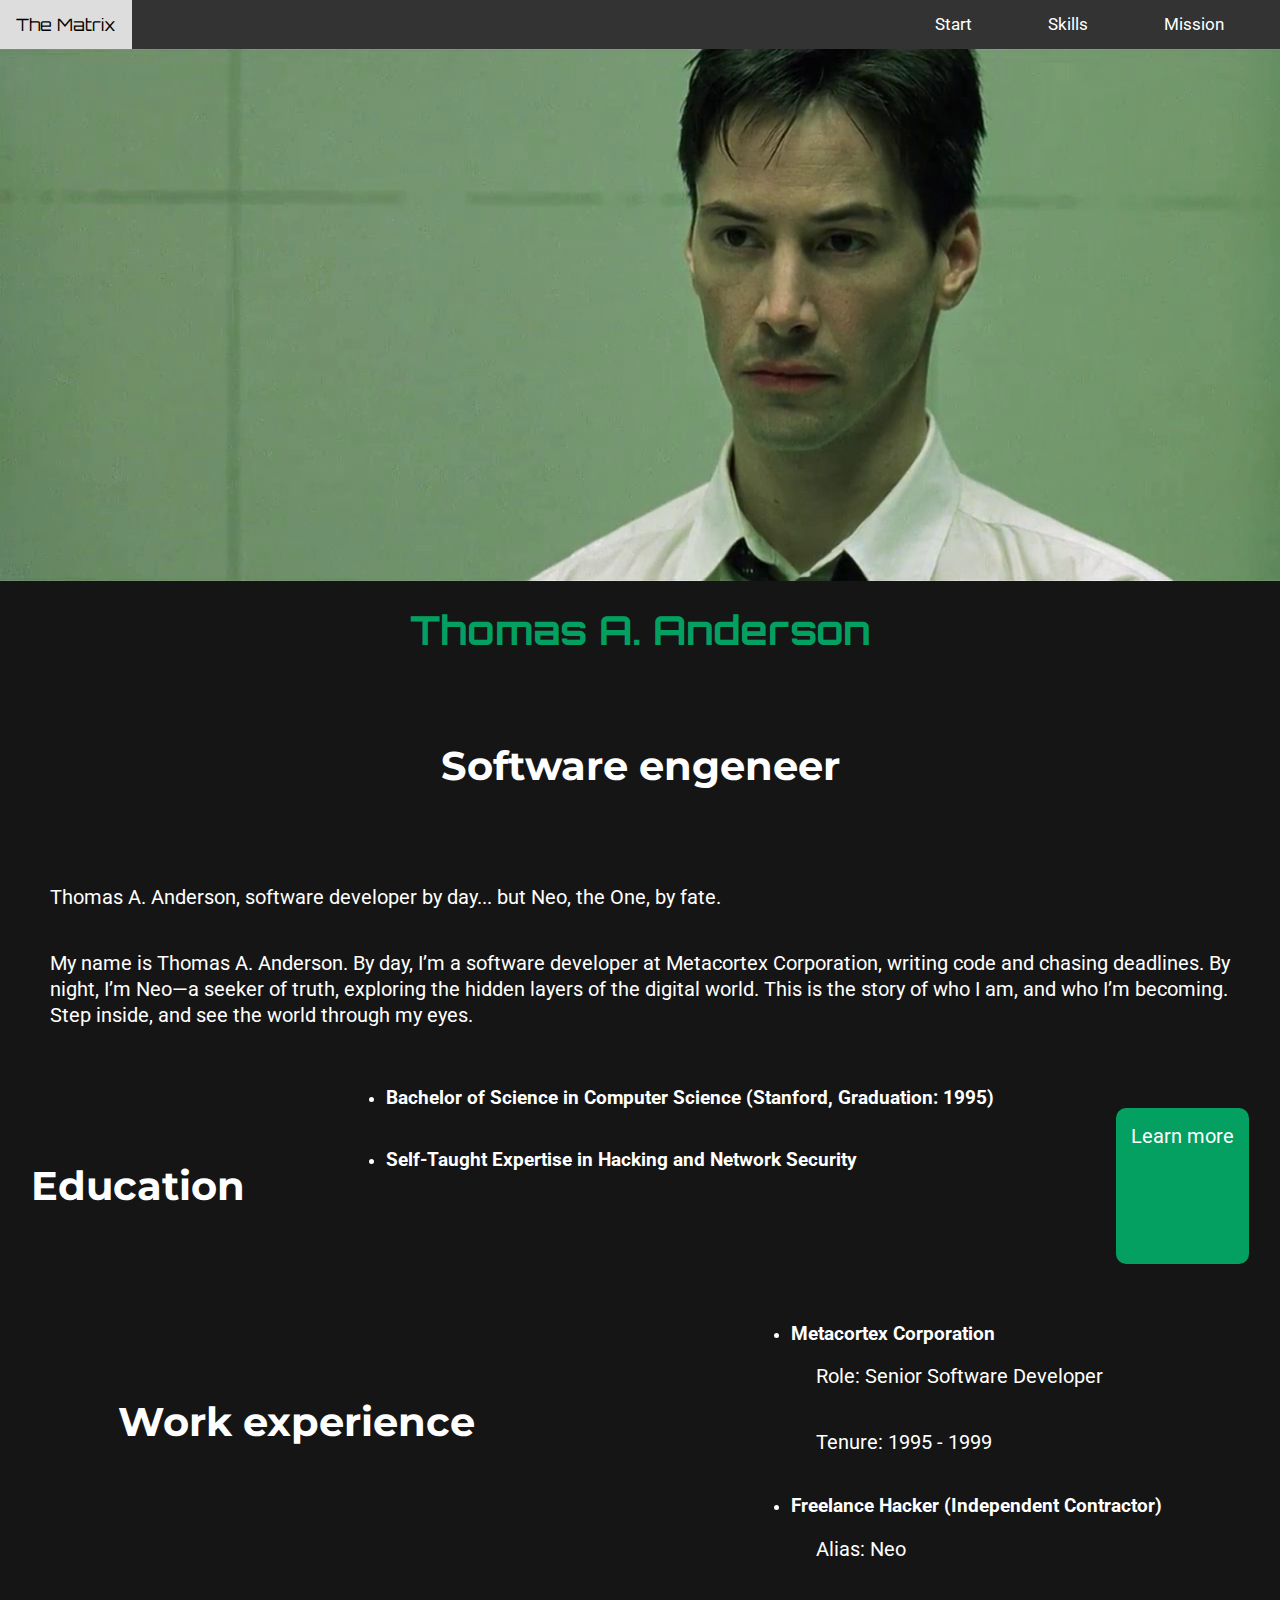
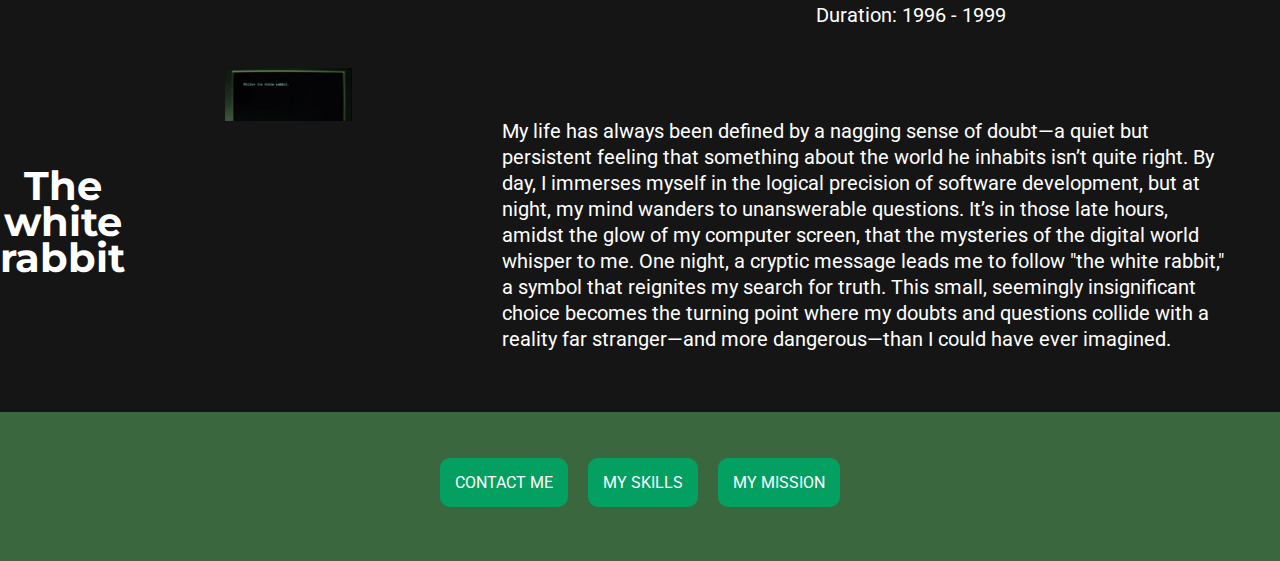
==== commit a4055731: "+content mission pagina" ====
--- a/index.html
+++ b/index.html
@@ -20,9 +20,9 @@
 				>The Matrix</a
 			>
 			<div id="myLinks">
-				<a href="index.html">start</a>
-				<a href="inMatrix.html">skills</a>
-				<a href="outMatrix.html">mission</a>
+				<a href="index.html">Start</a>
+				<a href="inMatrix.html">Skills</a>
+				<a href="outMatrix.html">Mission</a>
 			</div>
 			<a href="javascript:void(0);" class="icon" onclick="myFunction()">
 				<i class="fa fa-bars"></i>
@@ -122,9 +122,9 @@
 			<!-- <h2>Contact</h2> -->
 			<div class="center">
 				<div class="flex">
-					<a class="contact" href="#">CONTACT ME</a>
-					<a class="mission" href="#">MY MISSION</a>
-					<a class="skills" href="#">MY SKILLS</a>
+					<a class="contact" href="mailto:neo@gmail.com">CONTACT ME</a>
+					<a class="skills" href="inMatrix.html">MY SKILLS</a>
+					<a class="mission" href="outMatrix.html">MY MISSION</a>
 				</div>
 			</div>
 		</footer>
--- a/style.css
+++ b/style.css
@@ -93,6 +93,7 @@
 
 .hero {
 	align-self: center;
+	width: 100%;
 }
 
 img {
@@ -224,7 +225,34 @@
 		margin-left: 25px;
 	}
 
+	.main-list {
+		margin-top: 80px;
+	}
+
+	.mission-with {
+		width: 90%;
+	}
+
+	.studies {
+		display: flex;
+		justify-content: space-around;
+	}
+
+	.work {
+		display: flex;
+		justify-content: space-around;
+	}
+
+	.text {
+		display: flex;
+		justify-content: space-around;
+	}
+
 	.powers {
+		width: 100%;
+	}
+
+	.powers div {
 		width: 48%;
 	}
 
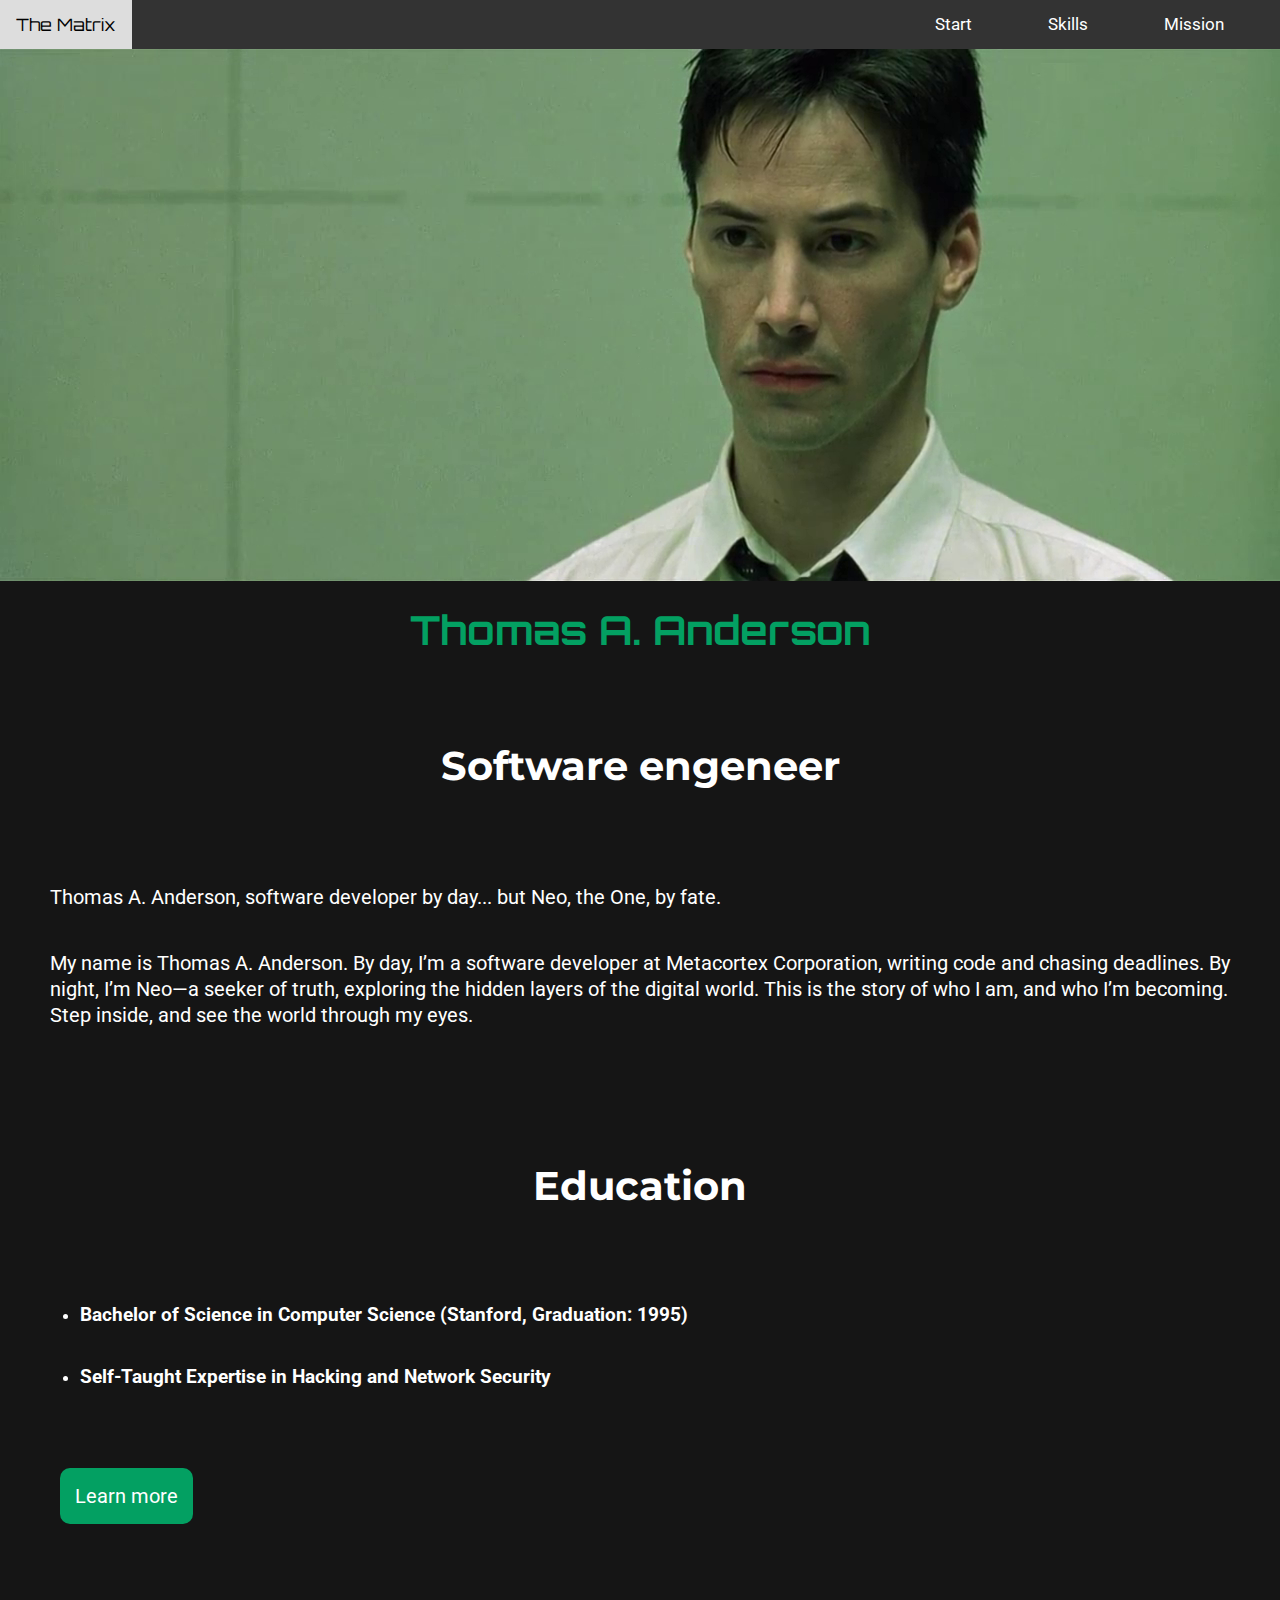
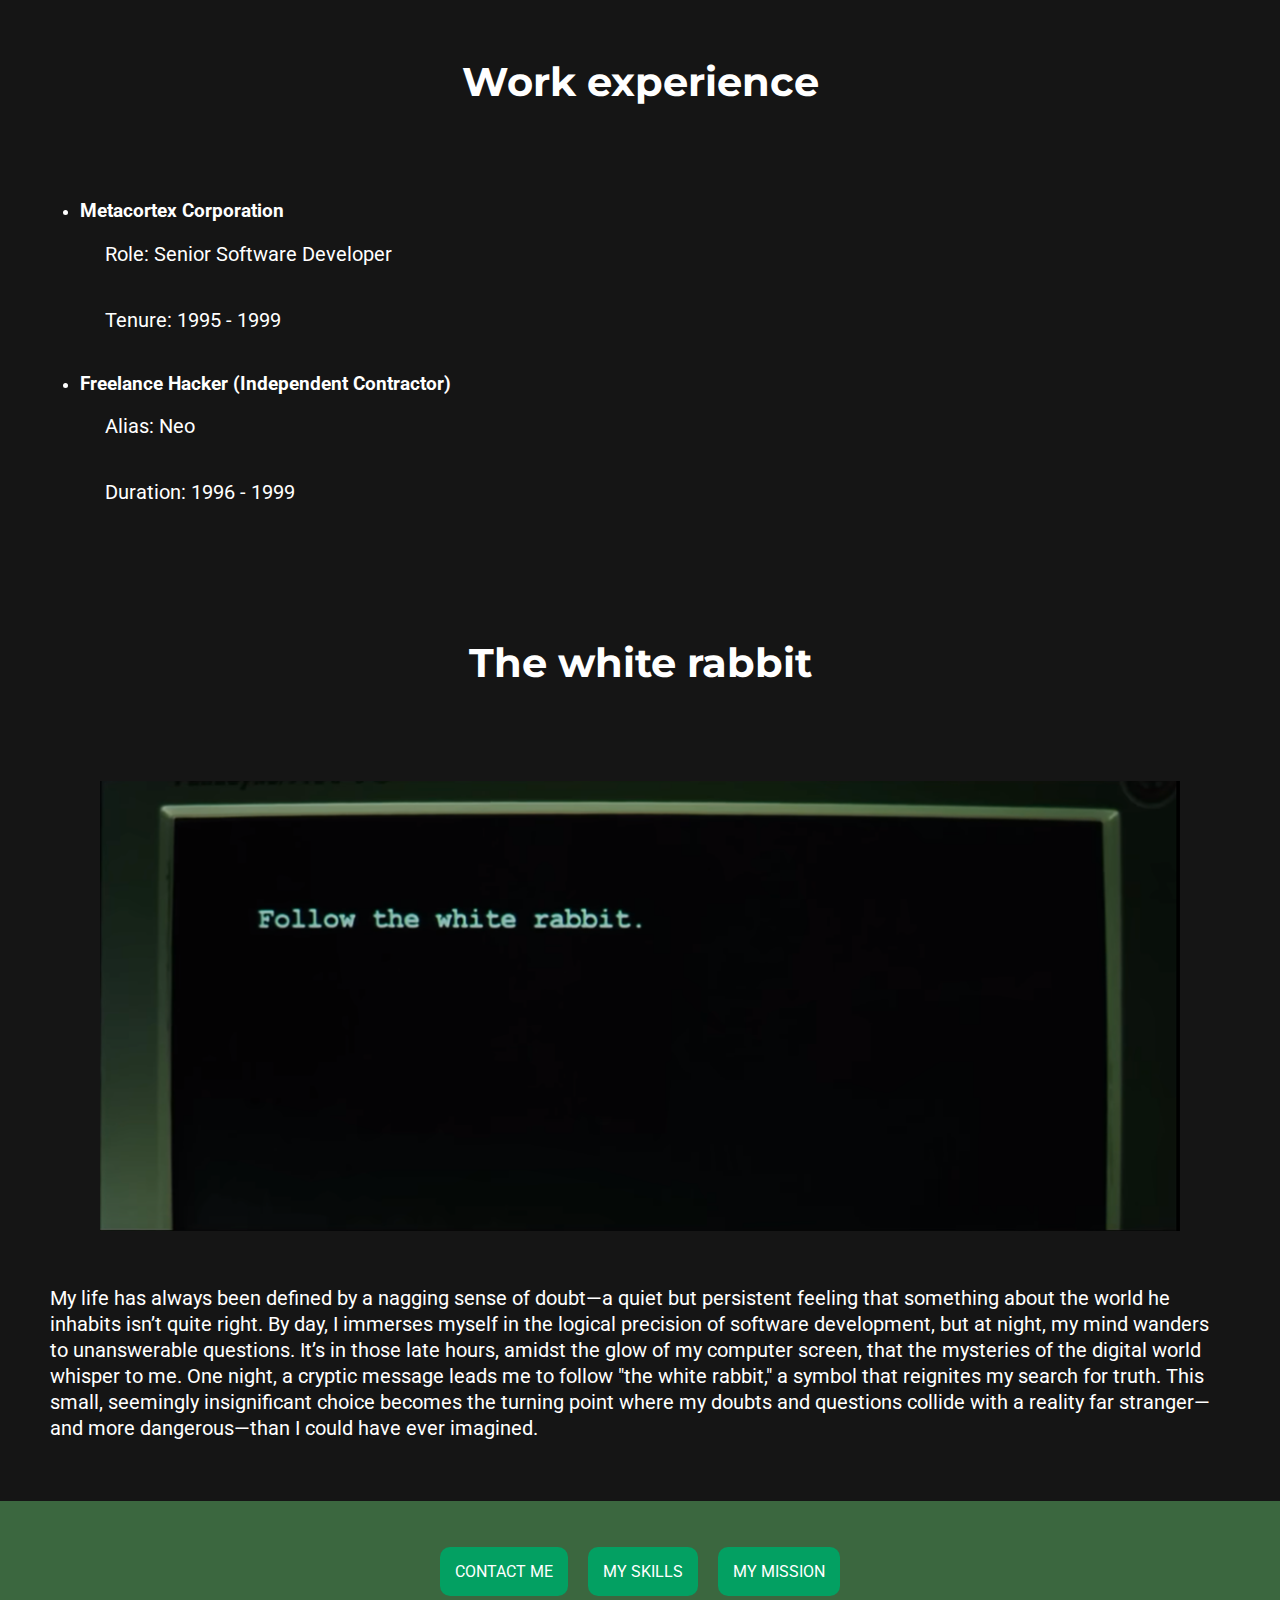
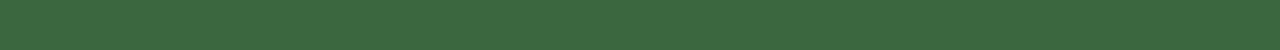
==== commit fc04ebd7: "SEO" ====
--- a/index.html
+++ b/index.html
@@ -3,6 +3,10 @@
 	<head>
 		<meta charset="UTF-8" />
 		<meta name="viewport" content="width=device-width, initial-scale=1.0" />
+		<meta
+			name="description"
+			content="Learn more about Thomas A. Anderson and his alias Neo from studies to work experience."
+		/>
 		<title>Thomas A. Anderson</title>
 		<link rel="stylesheet" href="style.css" />
 		<link
@@ -101,7 +105,10 @@
 			<div class="text">
 				<h2>The white rabbit</h2>
 				<div class="white-rabbit">
-					<img src="images/white-rabbit-cropped.png" alt="" />
+					<img
+						src="images/white-rabbit-cropped.png"
+						alt="Message to Neo computer screen"
+					/>
 				</div>
 				<p>
 					My life has always been defined by a nagging sense of doubt—a quiet
--- a/style.css
+++ b/style.css
@@ -233,17 +233,17 @@
 		width: 90%;
 	}
 
-	.studies {
+	.choice {
 		display: flex;
 		justify-content: space-around;
 	}
 
-	.work {
+	.reality {
 		display: flex;
 		justify-content: space-around;
 	}
 
-	.text {
+	.machine {
 		display: flex;
 		justify-content: space-around;
 	}
